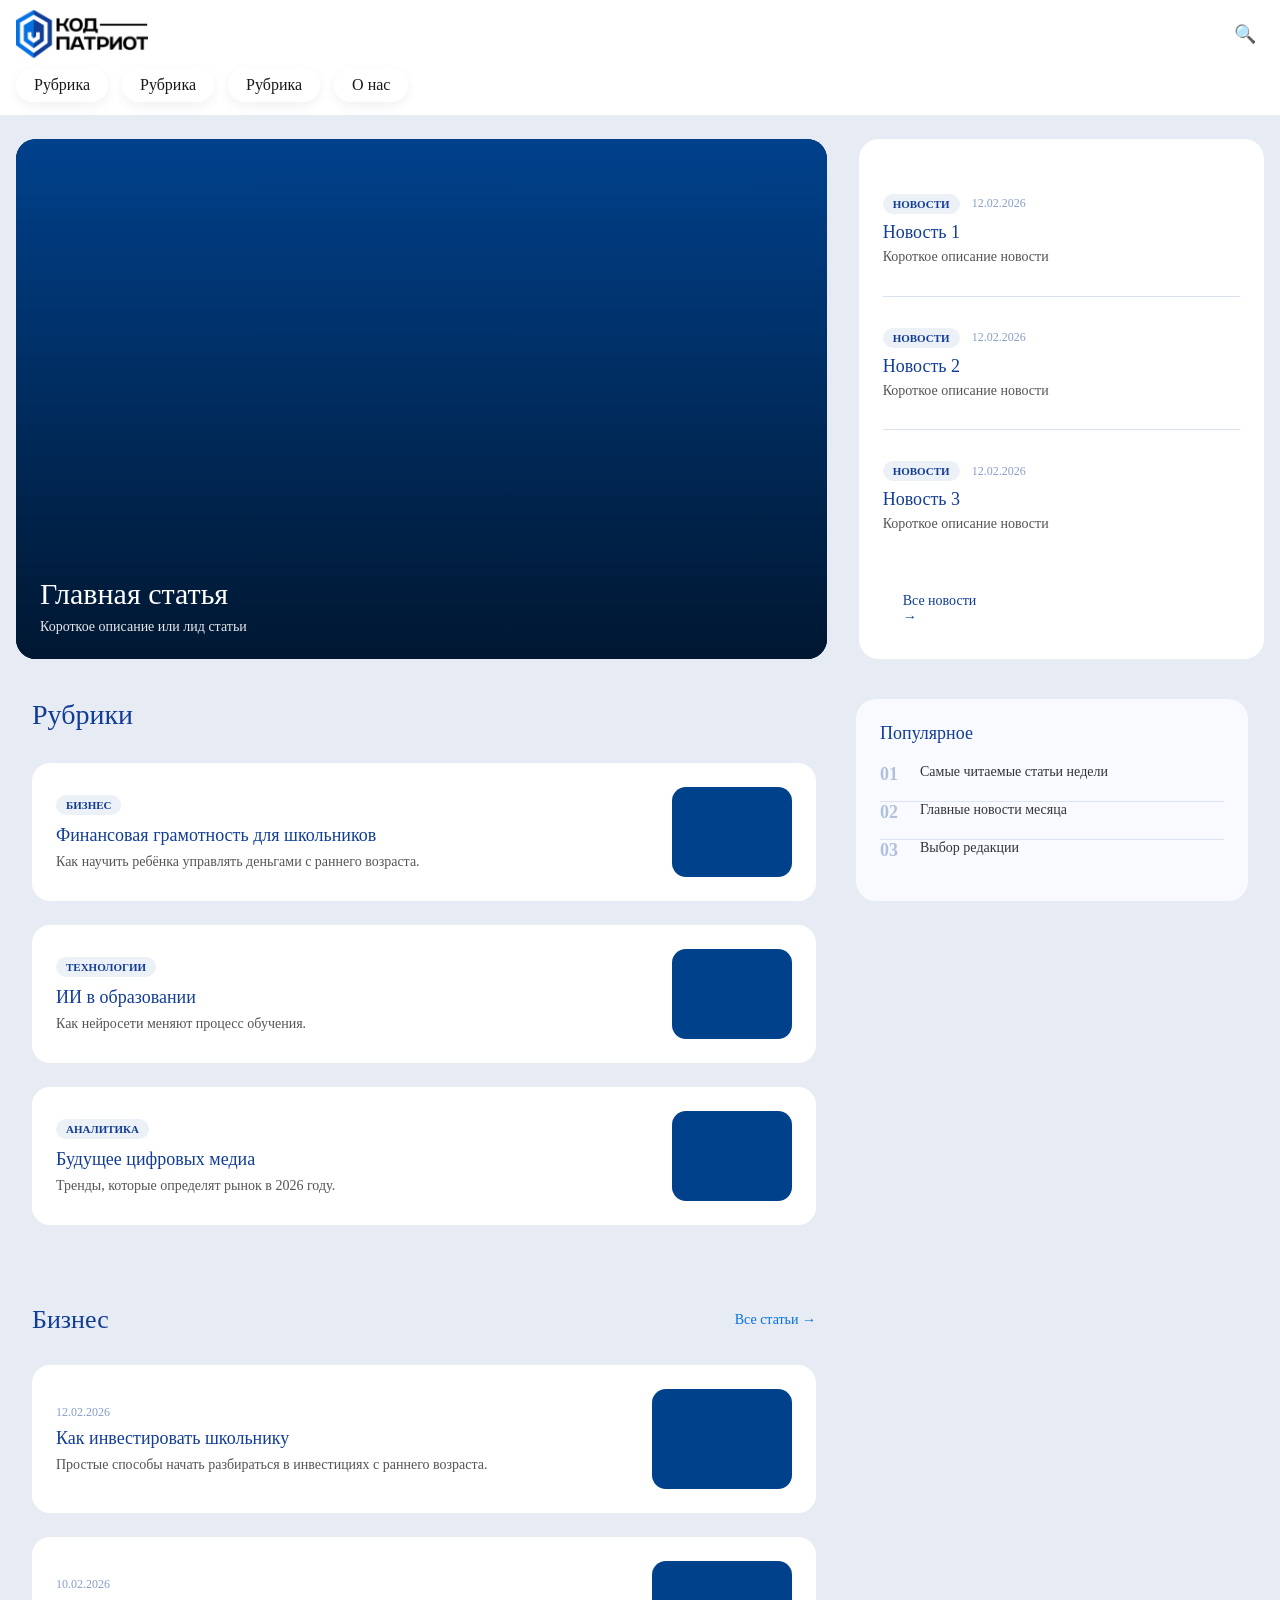
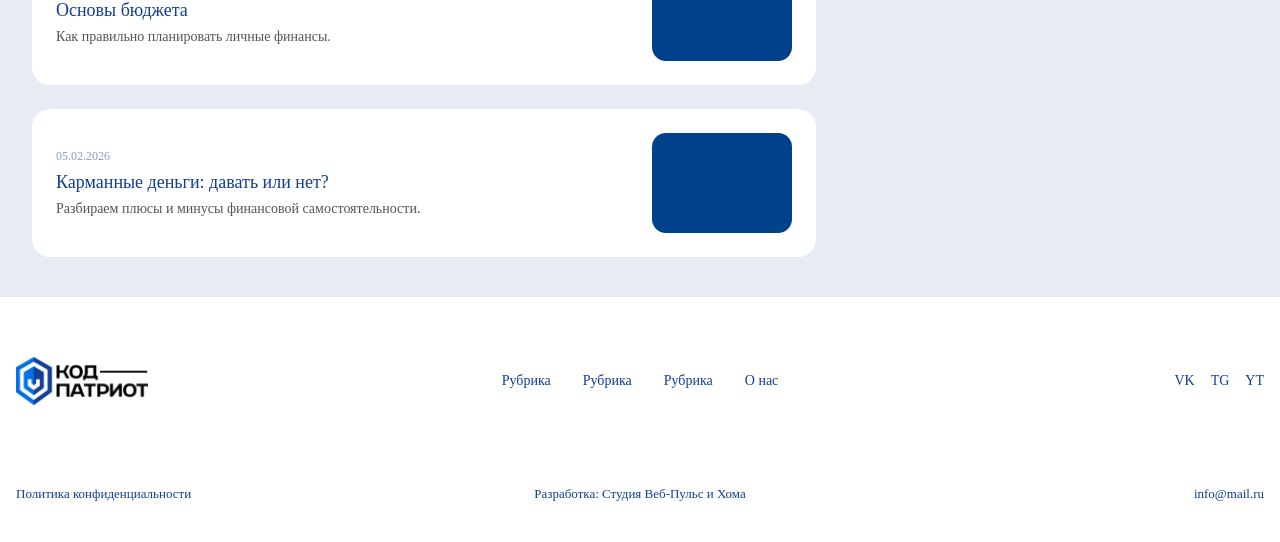
==== index.html @ 58ed359c "Add files via upload" ====
<!DOCTYPE html>
<html lang="ru">
<head>
<meta charset="UTF-8" />
<meta name="viewport" content="width=device-width, initial-scale=1.0" />
<link rel="stylesheet" href="./css/reset.css" />
<link rel="stylesheet" href="./css/style.css" />
<title>Главная</title>
</head>
<body>
<header class="header" id="header">
  <div class="container">

    <div class="header-top">
        <div class="logo">
            <img src="./img/logo.svg" alt="">
        </div>

        <div class="header-actions">
            <div class="search">
                <span class="search-btn">🔍</span>
                <input type="text" placeholder="Поиск">
            </div>

            <button class="burger" id="burger">
                <span></span>
            </button>
        </div>
    </div>
    <div class="nav-menu  header-bottom">
                    <a class="nav-chip">Рубрика</a>
                    <a class="nav-chip">Рубрика</a>
                    <a class="nav-chip">Рубрика</a>
                    <a class="nav-chip" href="./about.html">О нас</a>
    </div>


    <nav class="nav">
        <div class="nav-header">
            <img src="./img/logo.svg" alt="Лого">
        </div>

        <div class="nav-inner">
            <div class="nav-search">
                <input type="text" placeholder="Поиск по сайту">
            </div>

            <div class="nav-menu">
                <a class="nav-chip">Рубрика</a>
                <a class="nav-chip">Рубрика</a>
                <a class="nav-chip">Рубрика</a>
                <a class="nav-chip" href="./about.html">О нас</a>
            </div>
        </div>
    </nav>
</div>

  </div>
</header>
<div class="menu-overlay" id="menuOverlay"></div>

<main class="container">
    <section class="main-block">

        <!-- Главная статья -->
        <article class="article-card article-main">
            <a href="#" class="article-link">
                <div class="article-image">
                    <img src="./img/main.png" alt="">
                    <div class="article-overlay">
                        <h1>Главная статья</h1>
                        <p>Короткое описание или лид статьи</p>
                    </div>
                </div>
            </a>
        </article>

        <!-- Новости -->
        <div class="news-list">

            <article class="news-item">
                <a href="#">
                    <div class="news-meta">
                        <span class="news-category">Новости</span>
                        <span class="news-date">12.02.2026</span>
                    </div>
                    <h2>Новость 1</h2>
                    <p>Короткое описание новости</p>
                </a>
            </article>


            <article class="news-item">
                <a href="#">
                    <div class="news-meta">
                        <span class="news-category">Новости</span>
                        <span class="news-date">12.02.2026</span>
                    </div>
                    <h2>Новость 2</h2>
                    <p>Короткое описание новости</p>
                </a>
            </article>

            <article class="news-item">
                <a href="#">
                    <div class="news-meta">
                        <span class="news-category">Новости</span>
                        <span class="news-date">12.02.2026</span>
                    </div>
                    <h2>Новость 3</h2>
                    <p>Короткое описание новости</p>
                </a>
            </article>
            <a href="#" class="all-news-btn">Все новости →</a>

        </div>


    </section>

    <section class="page-content container">
        <div class="layout-grid">
             <div class="layout-main">
                <section class="categories">
                    <h2 class="section-title">Рубрики</h2>

                    <div class="categories-grid">

                        <!-- Левая колонка -->
                        <div class="categories-list">

                            <article class="category-card">
                                <div class="category-content">
                                    <span class="category-tag">Бизнес</span>
                                    <h3>Финансовая грамотность для школьников</h3>
                                    <p>Как научить ребёнка управлять деньгами с раннего возраста.</p>
                                </div>
                                <div class="category-image">
                                    <img src="./img/main.png" alt="">
                                </div>
                            </article>

                            <article class="category-card">
                                <div class="category-content">
                                    <span class="category-tag">Технологии</span>
                                    <h3>ИИ в образовании</h3>
                                    <p>Как нейросети меняют процесс обучения.</p>
                                </div>
                                <div class="category-image">
                                    <img src="./img/main.png" alt="">
                                </div>
                            </article>

                            <article class="category-card">
                                <div class="category-content">
                                    <span class="category-tag">Аналитика</span>
                                    <h3>Будущее цифровых медиа</h3>
                                    <p>Тренды, которые определят рынок в 2026 году.</p>
                                </div>
                                <div class="category-image">
                                    <img src="./img/main.png" alt="">
                                </div>
                            </article>

                        </div>

                </section>
                <section class="category-articles">

                    <div class="section-header">
                        <h2>Бизнес</h2>
                        <a href="#" class="section-link">Все статьи →</a>
                    </div>

                    <div class="articles-grid">

                        <article class="article-card-clean">
                            <div class="article-content">
                                <span class="article-date">12.02.2026</span>
                                <h3>Как инвестировать школьнику</h3>
                                <p>Простые способы начать разбираться в инвестициях с раннего возраста.</p>
                            </div>
                            <div class="article-image-clean">
                                <img src="./img/main.png" alt="">
                            </div>
                        </article>

                        <article class="article-card-clean">
                            <div class="article-content">
                                <span class="article-date">10.02.2026</span>
                                <h3>Основы бюджета</h3>
                                <p>Как правильно планировать личные финансы.</p>
                            </div>
                            <div class="article-image-clean">
                                <img src="./img/main.png" alt="">
                            </div>
                        </article>

                        <article class="article-card-clean">
                            <div class="article-content">
                                <span class="article-date">05.02.2026</span>
                                <h3>Карманные деньги: давать или нет?</h3>
                                <p>Разбираем плюсы и минусы финансовой самостоятельности.</p>
                            </div>
                            <div class="article-image-clean">
                                <img src="./img/main.png" alt="">
                            </div>
                        </article>

                    </div>

                </section>
             </div>
              <!-- Правая колонка -->
        <aside class="trending">

            <h3 class="trending-title">Популярное</h3>

            <div class="trending-list">

                <article class="trending-card">
                    <span class="trending-number">01</span>
                    <h4>Самые читаемые статьи недели</h4>
                </article>

                <article class="trending-card">
                    <span class="trending-number">02</span>
                    <h4>Главные новости месяца</h4>
                </article>

                <article class="trending-card">
                    <span class="trending-number">03</span>
                    <h4>Выбор редакции</h4>
                </article>

            </div>

        </aside>
    </div>



    </section>

</main>

<footer class="footer">
    <div class="footer-container container">

        <!-- ВЕРХНЯЯ ЧАСТЬ -->
        <div class="footer-top">

            <div class="footer-logo">
               <div class="logo">
                    <img src="./img/logo.svg" alt="">
                </div>
            </div>

            <nav class="footer-nav">
                <a href="#">Рубрика</a>
                <a href="#">Рубрика</a>
                <a href="#">Рубрика</a>
                <a href="#">О нас</a>
            </nav>

            <div class="footer-socials">
                <a href="#">VK</a>
                <a href="#">TG</a>
                <a href="#">YT</a>
            </div>

        </div>

        <!-- РАЗДЕЛИТЕЛЬ -->
        <div class="footer-divider"></div>

        <!-- НИЖНЯЯ ЧАСТЬ -->
        <div class="footer-bottom">

            <div class="footer-policy">
                <a href="#">Политика конфиденциальности</a>
            </div>

            <div class="footer-dev">
                <span>Разработка: Студия Веб-Пульс и Хома</span>
            </div>

            <div class="footer-email">
                <a href="mailto:info@mail.ru">info@mail.ru</a>
            </div>

        </div>

    </div>
</footer>

<script>
const burger = document.getElementById('burger');
const nav = document.querySelector('.nav');
const overlay = document.getElementById('overlay');

burger.addEventListener('click', () => {
  burger.classList.toggle('active');
  nav.classList.toggle('open');
  overlay.classList.toggle('active');
});

overlay.addEventListener('click', () => {
  burger.classList.remove('active');
  nav.classList.remove('open');
  overlay.classList.remove('active');
});


</script>



</body>
</html>
---- css/style.css ----
/* ================= ROOT ================= */

:root {
  --header-height: 115px;
  --blue: #113D96;
  --blue-light: #0471E3;
}

body {
  margin: 0;
  background-color: #113d9619;
}

main.container {
  padding-top: var(--header-height);
}

.container {
  max-width: 1400px;
  margin: 0 auto;
  padding: 0 16px;
}

/* ================= HEADER ================= */

.header {
  position: fixed;
  inset: 0 0 auto 0;
  height: var(--header-height);
  padding: 10px 0;
  z-index: 1000;
  transition: background .3s, box-shadow .3s, backdrop-filter .3s;
  background-color: rgb(255, 255, 255);
}

.header.scrolled {
  background: rgba(242,242,242,.9);
  backdrop-filter: blur(10px);
  box-shadow: 0 8px 24px rgba(0,0,0,.05);
}

.header-top {
  height: 100%;
  display: flex;
  align-items: center;
  justify-content: space-between;
  margin-bottom: 10px;
}

.logo img {
  height: 48px;
}

/* ================= SEARCH (DESKTOP) ================= */

.search {
  display: flex;
  align-items: center;
  gap: 8px;
}

.search-btn {
  font-size: 18px;
  cursor: pointer;
  color: var(--blue);
}

.search input {
  width: 0;
  opacity: 0;
  padding: 10px 0;
  border-radius: 999px;
  border: none;
  background: rgba(4,113,227,.08);
  transition: .3s;
}

.search.active input {
  width: 200px;
  opacity: 1;
  padding: 10px 14px;
}

/* ================= NAV DESKTOP ================= */

.nav {
  display: none;
}

.nav-menu {
  display: flex;
  gap: 14px;
  flex-wrap: wrap;
}

.nav-chip {
  padding: 8px 18px;
  border-radius: 999px;
  background: rgba(255,255,255,.7);
  box-shadow: 0 4px 12px rgba(0,0,0,.06);
  color: #191919;
  text-decoration: none;
}

/* ================= BURGER ================= */

.burger {
  display: none;
  background: none;
  border: none;
  padding: 6px;
  cursor: pointer;
  z-index: 200;
}

.burger span,
.burger span::before,
.burger span::after {
  display: block;
  width: 22px;
  height: 2px;
  background: var(--blue);
  position: relative;
  transition: .3s;
}

.burger span::before {
  content: '';
  position: absolute;
  top: -7px;
}

.burger span::after {
  content: '';
  position: absolute;
  top: 7px;
}

.burger.active span {
  background: transparent;
}

.burger.active span::before {
  top: 0;
  transform: rotate(45deg);
}

.burger.active span::after {
  top: 0;
  transform: rotate(-45deg);
}


.nav-search {
  position: relative;
  max-width: 420px;
  width: 100%;
  margin-bottom: 20px;
}

.nav-search input {
  width: 100%;
  height: 48px;

  padding: 0 18px;
  border-radius: 99px;

  border: 1px solid rgba(17, 61, 150, 0.15);
  background: #fff;

  font-size: 15px;
  color: #113D96;

  transition: all 0.25s ease;
  outline: none;

  box-shadow: 0 4px 14px rgba(17, 61, 150, 0.127);
}

.nav-search input::placeholder {
  color: rgba(17, 61, 150, 0.555);
  
}

.nav-search:focus {
  border-color: var(--blue-light);
  box-shadow: 0 0 0 4px rgba(4, 113, 227, 0.15);
}


  /* ===== MOBILE NAV PANEL ===== */
/* ================= MOBILE CLEAN ================= */

@media (max-width: 768px) {

  :root {
    --header-height: 72px;
  }

  /* HEADER */
  .header {
    z-index: 1000;
  }

  .nav-header img{
    width: 60%;
    margin-bottom: 20px;
  }

  .burger {
    display: block;
    position: relative;
    z-index: 1300;
  }

  /* OVERLAY */
  .menu-overlay {
    position: fixed;
    inset: 0;
    background: rgba(17, 61, 150, 0.25);
    backdrop-filter: blur(3px);

    opacity: 0;
    pointer-events: none;
    transition: opacity .3s ease;

    z-index: 1100;
  }

  .menu-overlay.active {
    opacity: 1;
    pointer-events: auto;
  }

  /* NAV PANEL */
  .nav {
    position: fixed;
    left: 0;
    right: 0;
    bottom: 0;

    height: 100vh;
    background: #fff;
    border-radius: 24px 24px 0 0;

    transform: translateY(100%);
    transition: transform .4s cubic-bezier(.2,.8,.2,1);
    display: block;
    z-index: 1200;
    padding: 30px 20px;
    text-align: center;
  }

  .nav.open {
    transform: translateY(0);
  }

  .header-bottom {
    display: none;
  }

  .search {
    display: none;
  }
}



.menu-overlay {
  position: fixed;
  inset: 0;
  background: rgba(17, 61, 150, 0.25);
  backdrop-filter: blur(2px);
  opacity: 0;
  pointer-events: none;
  transition: opacity .3s ease;
  z-index: 150;
}




/* ================= MAIN ================= */

main.container {
  padding-top: calc(var(--header-height) + 24px);
}

/* ===== MAIN GRID ===== */

.main-block {
  display: grid;
  grid-template-columns: 2fr 1fr;
  gap: 32px;
  align-items: stretch;
}

/* ===== ARTICLE CARD BASE ===== */

.article-card {
  position: relative;
  overflow: hidden;
  border-radius: 20px;
  background: #000;
  cursor: pointer;
}

.article-link {
  display: block;
  height: 100%;
}

/* ===== MAIN ARTICLE ===== */

.article-main {
  height: 100%;
  min-height: 520px;
}

/* ===== SMALL ARTICLES ===== */

/* ===== NEWS LIST CLEAN ===== */

.news-list {
  display: flex;
  flex-direction: column;
  justify-content: space-between;

  background: #fff;
  border-radius: 20px;
  padding: 24px;

  height: 100%;
}


.news-item {
  flex: 1;
  display: flex;
  flex-direction: column;
  justify-content: center;

  padding: 18px 0;
  border-bottom: 1px solid rgba(17, 61, 150, 0.15);
}

.news-item:last-of-type {
  border-bottom: none;
}


.news-item:last-child {
  border-bottom: none;
}

.news-item a {
  text-decoration: none;
  display: block;
}

.news-item h2 {
  font-size: 18px;
  color: var(--blue);
  margin-bottom: 6px;
  transition: .2s;
}

.news-item p {
  font-size: 14px;
  color: #555;
}

.news-item:hover h2 {
  color: var(--blue-light);
}

.news-meta {
  display: flex;
  align-items: center;
  gap: 12px;
  margin-bottom: 8px;
}

.news-category {
  font-size: 11px;
  font-weight: 600;
  text-transform: uppercase;

  padding: 4px 10px;
  border-radius: 20px;

  background: rgba(17, 61, 150, 0.08);
  color: var(--blue);
}

.news-date {
  font-size: 12px;
  color: rgba(17, 61, 150, 0.5);
}


.all-news-btn {
  margin-top: 20px;
  width: 33.5%;
  padding: 10px 20px;
  border-radius: 12px;

  background: #fff;
  color: var(--blue);
  text-decoration: none;
  font-size: 14px;

  transition: 0.25s;
}



.all-news-btn:hover {
  background: var(--blue-light);
  color: white;
}


/* ===== IMAGE ===== */

.article-image {
  position: absolute;
  inset: 0;
}

.article-image img {
  width: 100%;
  height: 100%;
  object-fit: cover;
  transform: scale(1.02);
  transition: transform .6s cubic-bezier(.2,.8,.2,1);
}

.article-link:hover img {
  transform: scale(1.12);
}

/* ===== OVERLAY ===== */

.article-overlay {
  position: absolute;
  inset: 0;
  padding: 24px;
  display: flex;
  flex-direction: column;
  justify-content: flex-end;
  background: linear-gradient(
    to top,
    rgba(0,0,0,.65),
    rgba(0,0,0,0)
  );
  color: #fff;
}

/* ===== TYPOGRAPHY ===== */

.article-main h1 {
  font-size: 30px;
  margin-bottom: 8px;
}

.article-small h2 {
  font-size: 18px;
  margin-bottom: 6px;
}

.article-overlay p {
  font-size: 14px;
  opacity: .9;
}

/* ================= ADAPTIVE ================= */

@media (max-width: 1024px) {
  .main-block {
    grid-template-columns: 1fr;
  }

  .article-main {
    min-height: 380px;
  }

  .article-small {
    min-height: 220px;
  }
}

@media (max-width: 600px) {
  .article-main {
    min-height: 300px;
  }

  .article-overlay {
    padding: 18px;
  }

  .article-main h1 {
    font-size: 22px;
  }

  .article-small h2 {
    font-size: 16px;
  }

  .all-news-btn{
    width: 50%;
    padding: 10px 0; 
  }
}



/* ================= CATEGORIES ================= */


.section-title {
  font-size: 28px;
  margin-bottom: 32px;
  color: var(--blue);
}

/* GRID */

.categories-grid {
  display: grid;
  gap: 40px;
}

/* LEFT SIDE */

.categories-list {
  display: flex;
  flex-direction: column;
  gap: 24px;
}

.category-card {
  display: flex;
  justify-content: space-between;
  align-items: center;

  background: #fff;
  border-radius: 18px;
  padding: 24px;

  transition: 0.25s ease;
}

.category-card:hover {
  box-shadow: 0 8px 24px rgba(17, 61, 150, 0.08);
  transform: translateY(-3px);
}

.category-content {
  max-width: 65%;
}

.category-tag {
  font-size: 11px;
  text-transform: uppercase;
  font-weight: 600;

  padding: 4px 10px;
  border-radius: 20px;

  background: rgba(17, 61, 150, 0.08);
  color: var(--blue);

  display: inline-block;
  margin-bottom: 10px;
}

.category-card h3 {
  font-size: 18px;
  margin-bottom: 8px;
  color: var(--blue);
}

.category-card p {
  font-size: 14px;
  color: #555;
}

.category-image {
  width: 120px;
  height: 90px;
  border-radius: 14px;
  overflow: hidden;
  flex-shrink: 0;
}

.category-image img {
  width: 100%;
  height: 100%;
  object-fit: cover;
}

/* RIGHT SIDE */

.trending {
  position: sticky;
  top: 100px; /* чтобы не прилипало к хедеру */
}

.trending-card {
  display: flex;
  align-items: flex-start;
  gap: 12px;

  padding-bottom: 16px;
  border-bottom: 1px solid rgba(17, 61, 150, 0.12);

  transition: .2s ease;
  cursor: pointer;
}

.trending-card:hover {
  transform: translateX(4px);
}

.trending-number {
  font-size: 18px;
  font-weight: 600;
  color: rgba(17, 61, 150, 0.3);
  min-width: 28px;
}

.trending-card h4 {
  font-size: 14px;
  color: #333;
}


.trending-title {
  font-size: 18px;
  margin-bottom: 20px;
  color: var(--blue);
}





.trending-card:last-child {
  border-bottom: none;
}




@media (max-width: 1024px) {
  .categories-grid {
    grid-template-columns: 1fr;
  }
}

@media (max-width: 600px) {
  .category-card {
    flex-direction: column;
    align-items: flex-start;
  }

  .category-content {
    max-width: 100%;
  }

  .category-image {
    width: 100%;
    height: 160px;
    margin-top: 16px;
  }
}



/* ================= CATEGORY ARTICLES ================= */


.section-header {
  display: flex;
  justify-content: space-between;
  align-items: center;
  margin-bottom: 30px;
}

.section-header h2 {
  font-size: 26px;
  color: var(--blue);
}

.section-link {
  text-decoration: none;
  font-size: 14px;
  color: var(--blue-light);
}

.articles-grid {
  display: flex;
  flex-direction: column;
  gap: 24px;
}

/* CARD */

.article-card-clean {
  display: flex;
  justify-content: space-between;
  align-items: center;

  background: #fff;
  border-radius: 18px;
  padding: 24px;

  transition: .25s ease;
}

.article-card-clean:hover {
  box-shadow: 0 8px 24px rgba(17, 61, 150, 0.08);
  transform: translateY(-3px);
}

.article-content {
  max-width: 70%;
}

.article-date {
  font-size: 12px;
  color: rgba(17, 61, 150, 0.5);
  display: block;
  margin-bottom: 8px;
}

.article-card-clean h3 {
  font-size: 18px;
  margin-bottom: 8px;
  color: var(--blue);
}

.article-card-clean p {
  font-size: 14px;
  color: #555;
}

.article-image-clean {
  width: 140px;
  height: 100px;
  border-radius: 14px;
  overflow: hidden;
  flex-shrink: 0;
}

.article-image-clean img {
  width: 100%;
  height: 100%;
  object-fit: cover;
}


/* ===== PAGE CONTENT ===== */

.page-content {
  margin-top: 40px;
  margin-bottom: 40px;
}

.layout-grid {
  display: grid;
  grid-template-columns: 2fr 1fr;
  gap: 40px;
  align-items: start;
}

/* LEFT COLUMN */

.layout-main {
  display: flex;
  flex-direction: column;
  gap: 80px;
}

/* RIGHT COLUMN */

.layout-sidebar {
  position: relative;
}

.trending {
  position: sticky;
  top: 180px; /* ниже header */
  background: #f8faff;
  border-radius: 20px;
  padding: 24px;
}


@media (max-width: 1024px) {
  .layout-grid {
    grid-template-columns: 1fr;
  }

  .layout-sidebar {
    order: -1; /* можно убрать если не хочешь вверх */
  }

  .trending {
    position: static;
  }
}




/* ================= FOOTER ================= */

.footer {
  background: white;
  color: var(--blue);
  padding: 60px 0 40px;
  margin-top: 0px;
}

.footer-container {
  display: flex;
  flex-direction: column;
  gap: 40px;
}

/* TOP */

.footer-top {
  display: grid;
  grid-template-columns: 1fr 2fr 1fr;
  align-items: center;
  gap: 20px;
}

.footer-logo h3 {
  margin: 0;
}

.footer-nav {
  display: flex;
  justify-content: center;
  gap: 32px;
}

.footer-nav a {
  color: var(--blue);
  text-decoration: none;
  font-size: 14px;
  transition: 0.2s ease;
}

.footer-nav a:hover {
  opacity: 0.7;
}

.footer-socials {
  display: flex;
  justify-content: flex-end;
  gap: 16px;
}

.footer-socials a {
  color: var(--blue);
  text-decoration: none;
  font-size: 14px;
}

/* DIVIDER */

.footer-divider {
  height: 1px;
  background: rgba(255, 255, 255, 0.2);
}

/* BOTTOM */

.footer-bottom {
  display: grid;
  grid-template-columns: 1fr 1fr 1fr;
  align-items: center;
  font-size: 13px;
}

.footer-policy a,
.footer-email a {
  color: var(--blue);
  text-decoration: none;
}

.footer-dev {
  text-align: center;
}

.footer-email {
  text-align: right;
}


@media (max-width: 900px) {

  .footer-top {
    grid-template-columns: 1fr;
    text-align: center;
    gap: 24px;
  }

  .footer-socials {
    justify-content: center;
  }

  .footer-bottom {
    grid-template-columns: 1fr;
    gap: 16px;
    text-align: center;
  }

  .footer-email {
    text-align: center;
  }

}
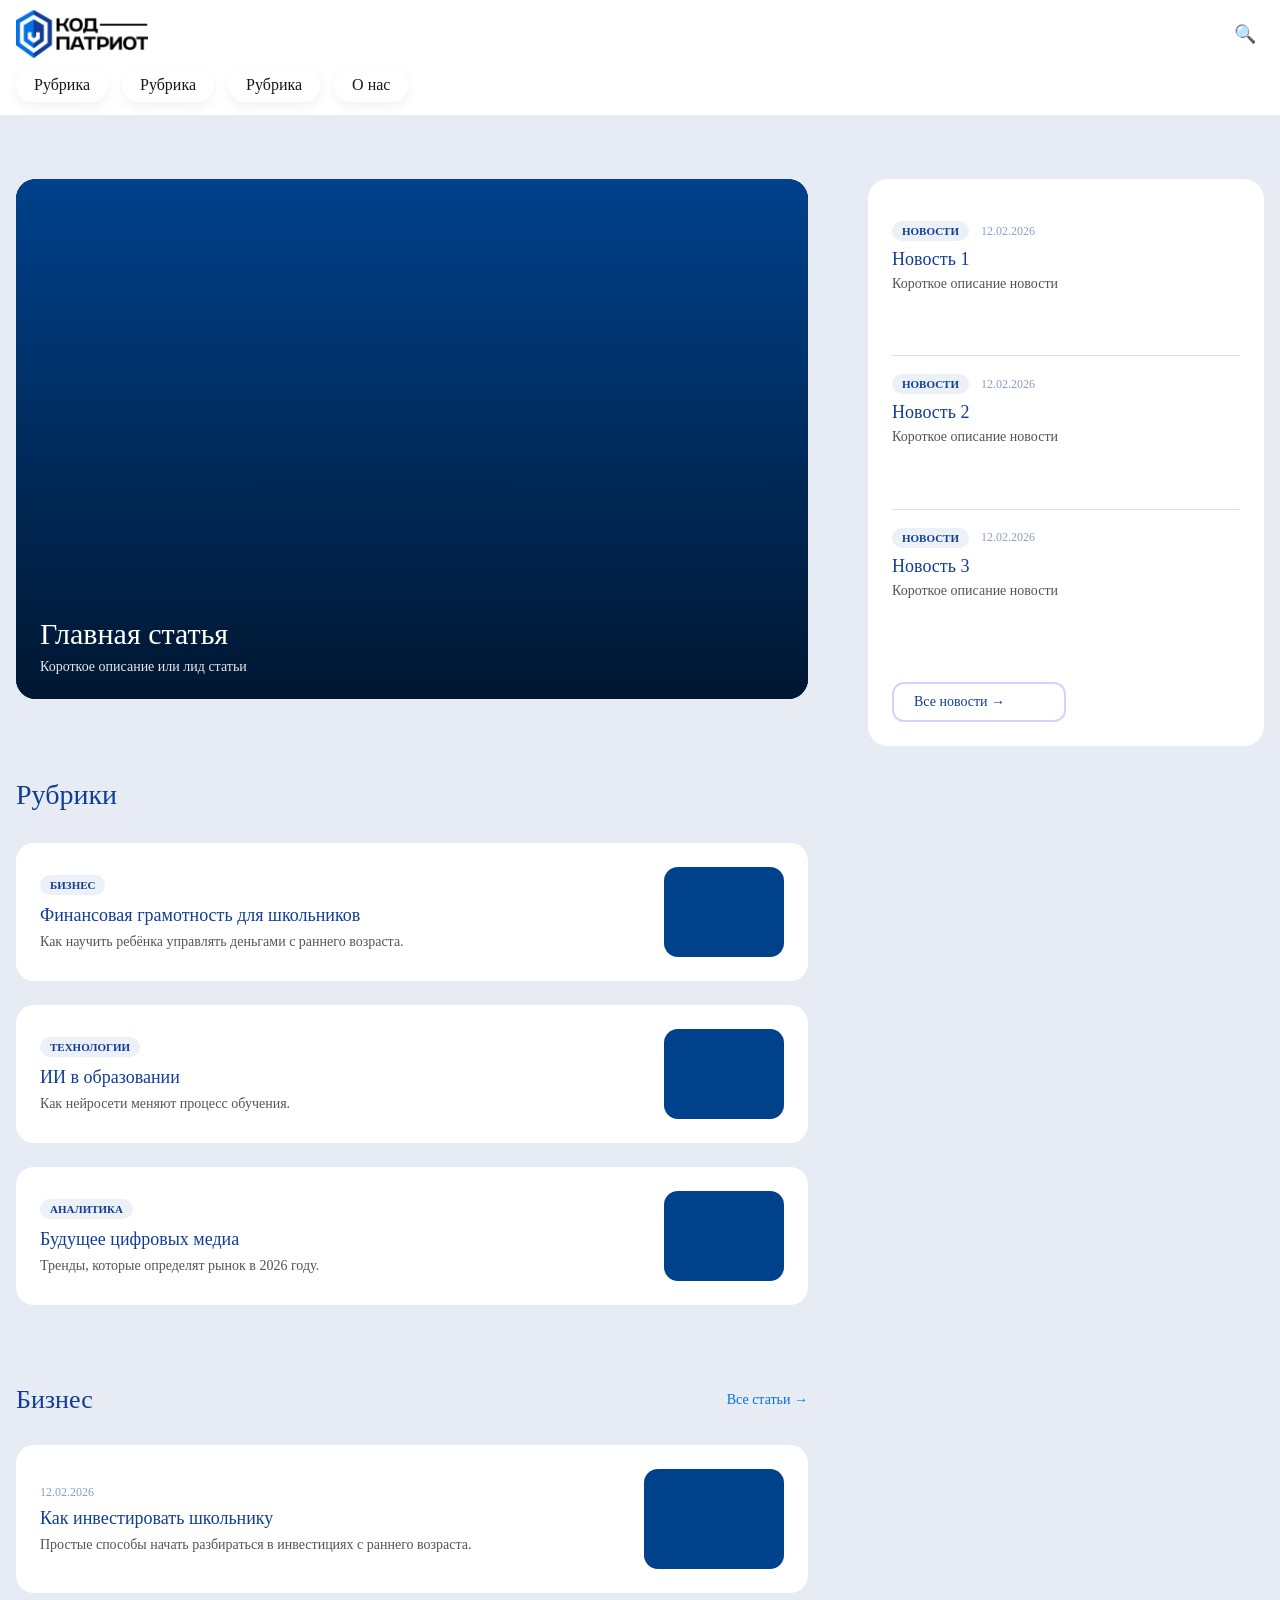
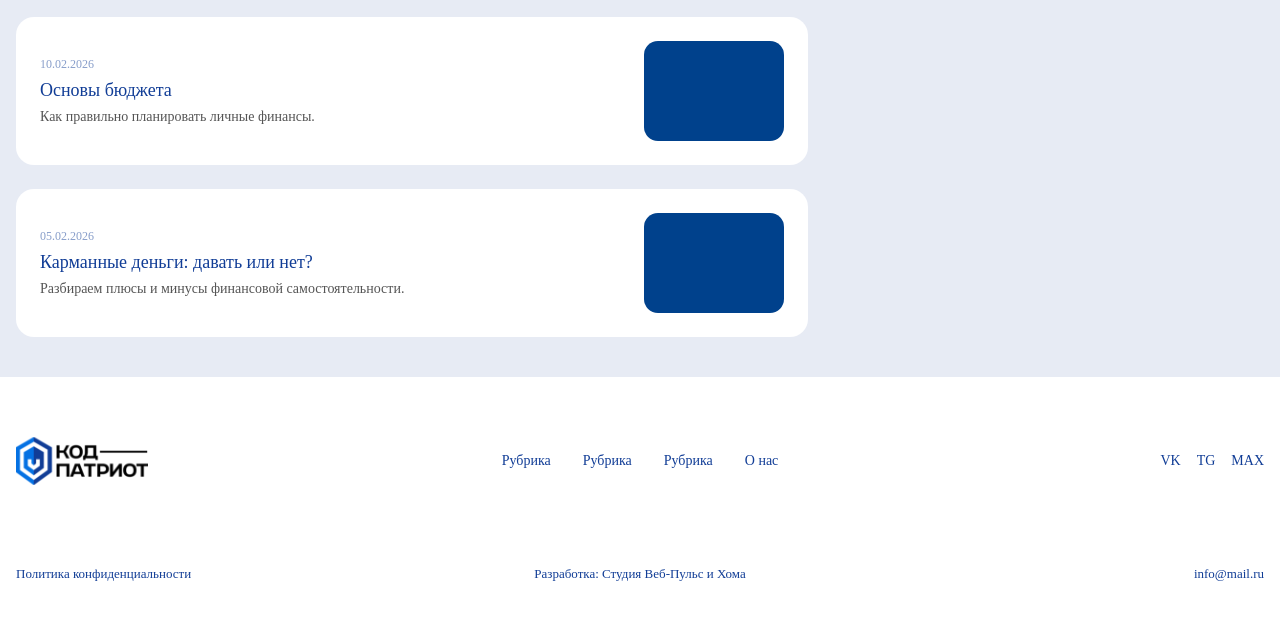
==== commit 58153c91: "Add files via upload" ====
--- a/index.html
+++ b/index.html
@@ -5,6 +5,7 @@
 <meta name="viewport" content="width=device-width, initial-scale=1.0" />
 <link rel="stylesheet" href="./css/reset.css" />
 <link rel="stylesheet" href="./css/style.css" />
+<link rel="stylesheet" href="./css/index.css" />
 <title>Главная</title>
 </head>
 <body>
@@ -28,9 +29,9 @@
         </div>
     </div>
     <div class="nav-menu  header-bottom">
-                    <a class="nav-chip">Рубрика</a>
-                    <a class="nav-chip">Рубрика</a>
-                    <a class="nav-chip">Рубрика</a>
+                    <a class="nav-chip" href="./category.html">Рубрика</a>
+                    <a class="nav-chip" href="./category.html">Рубрика</a>
+                    <a class="nav-chip" href="./category.html">Рубрика</a>
                     <a class="nav-chip" href="./about.html">О нас</a>
     </div>
 
@@ -46,9 +47,9 @@
             </div>
 
             <div class="nav-menu">
-                <a class="nav-chip">Рубрика</a>
-                <a class="nav-chip">Рубрика</a>
-                <a class="nav-chip">Рубрика</a>
+                <a class="nav-chip" href="./category.html">Рубрика</a>
+                <a class="nav-chip" href="./category.html">Рубрика</a>
+                <a class="nav-chip" href="./category.html">Рубрика</a>
                 <a class="nav-chip" href="./about.html">О нас</a>
             </div>
         </div>
@@ -60,7 +61,10 @@
 <div class="menu-overlay" id="menuOverlay"></div>
 
 <main class="container">
-    <section class="main-block">
+    <section class="page-content">
+        <div class="layout-grid">
+             <div class="layout-main">
+                <section class="main-block">
 
         <!-- Главная статья -->
         <article class="article-card article-main">
@@ -76,7 +80,101 @@
         </article>
 
         <!-- Новости -->
-        <div class="news-list">
+
+
+    </section>
+                <section class="categories">
+                    <h2 class="section-title">Рубрики</h2>
+
+                    <div class="categories-grid">
+
+                        <!-- Левая колонка -->
+                        <div class="categories-list">
+
+                            <article class="category-card">
+                                <div class="category-content">
+                                    <span class="category-tag">Бизнес</span>
+                                    <h3>Финансовая грамотность для школьников</h3>
+                                    <p>Как научить ребёнка управлять деньгами с раннего возраста.</p>
+                                </div>
+                                <div class="category-image">
+                                    <img src="./img/main.png" alt="">
+                                </div>
+                            </article>
+
+                            <article class="category-card">
+                                <div class="category-content">
+                                    <span class="category-tag">Технологии</span>
+                                    <h3>ИИ в образовании</h3>
+                                    <p>Как нейросети меняют процесс обучения.</p>
+                                </div>
+                                <div class="category-image">
+                                    <img src="./img/main.png" alt="">
+                                </div>
+                            </article>
+
+                            <article class="category-card">
+                                <div class="category-content">
+                                    <span class="category-tag">Аналитика</span>
+                                    <h3>Будущее цифровых медиа</h3>
+                                    <p>Тренды, которые определят рынок в 2026 году.</p>
+                                </div>
+                                <div class="category-image">
+                                    <img src="./img/main.png" alt="">
+                                </div>
+                            </article>
+
+                        </div>
+
+                </section>
+                <section class="category-articles">
+
+                    <div class="section-header">
+                        <h2>Бизнес</h2>
+                        <a href="#" class="section-link">Все статьи →</a>
+                    </div>
+
+                    <div class="articles-grid">
+
+                        <article class="article-card-clean">
+                            <div class="article-content">
+                                <span class="article-date">12.02.2026</span>
+                                <h3>Как инвестировать школьнику</h3>
+                                <p>Простые способы начать разбираться в инвестициях с раннего возраста.</p>
+                            </div>
+                            <div class="article-image-clean">
+                                <img src="./img/main.png" alt="">
+                            </div>
+                        </article>
+
+                        <article class="article-card-clean">
+                            <div class="article-content">
+                                <span class="article-date">10.02.2026</span>
+                                <h3>Основы бюджета</h3>
+                                <p>Как правильно планировать личные финансы.</p>
+                            </div>
+                            <div class="article-image-clean">
+                                <img src="./img/main.png" alt="">
+                            </div>
+                        </article>
+
+                        <article class="article-card-clean">
+                            <div class="article-content">
+                                <span class="article-date">05.02.2026</span>
+                                <h3>Карманные деньги: давать или нет?</h3>
+                                <p>Разбираем плюсы и минусы финансовой самостоятельности.</p>
+                            </div>
+                            <div class="article-image-clean">
+                                <img src="./img/main.png" alt="">
+                            </div>
+                        </article>
+
+                    </div>
+
+                </section>
+             </div>
+              <!-- Правая колонка -->
+             <div class="news-list">
 
             <article class="news-item">
                 <a href="#">
@@ -114,128 +212,6 @@
             <a href="#" class="all-news-btn">Все новости →</a>
 
         </div>
-
-
-    </section>
-
-    <section class="page-content container">
-        <div class="layout-grid">
-             <div class="layout-main">
-                <section class="categories">
-                    <h2 class="section-title">Рубрики</h2>
-
-                    <div class="categories-grid">
-
-                        <!-- Левая колонка -->
-                        <div class="categories-list">
-
-                            <article class="category-card">
-                                <div class="category-content">
-                                    <span class="category-tag">Бизнес</span>
-                                    <h3>Финансовая грамотность для школьников</h3>
-                                    <p>Как научить ребёнка управлять деньгами с раннего возраста.</p>
-                                </div>
-                                <div class="category-image">
-                                    <img src="./img/main.png" alt="">
-                                </div>
-                            </article>
-
-                            <article class="category-card">
-                                <div class="category-content">
-                                    <span class="category-tag">Технологии</span>
-                                    <h3>ИИ в образовании</h3>
-                                    <p>Как нейросети меняют процесс обучения.</p>
-                                </div>
-                                <div class="category-image">
-                                    <img src="./img/main.png" alt="">
-                                </div>
-                            </article>
-
-                            <article class="category-card">
-                                <div class="category-content">
-                                    <span class="category-tag">Аналитика</span>
-                                    <h3>Будущее цифровых медиа</h3>
-                                    <p>Тренды, которые определят рынок в 2026 году.</p>
-                                </div>
-                                <div class="category-image">
-                                    <img src="./img/main.png" alt="">
-                                </div>
-                            </article>
-
-                        </div>
-
-                </section>
-                <section class="category-articles">
-
-                    <div class="section-header">
-                        <h2>Бизнес</h2>
-                        <a href="#" class="section-link">Все статьи →</a>
-                    </div>
-
-                    <div class="articles-grid">
-
-                        <article class="article-card-clean">
-                            <div class="article-content">
-                                <span class="article-date">12.02.2026</span>
-                                <h3>Как инвестировать школьнику</h3>
-                                <p>Простые способы начать разбираться в инвестициях с раннего возраста.</p>
-                            </div>
-                            <div class="article-image-clean">
-                                <img src="./img/main.png" alt="">
-                            </div>
-                        </article>
-
-                        <article class="article-card-clean">
-                            <div class="article-content">
-                                <span class="article-date">10.02.2026</span>
-                                <h3>Основы бюджета</h3>
-                                <p>Как правильно планировать личные финансы.</p>
-                            </div>
-                            <div class="article-image-clean">
-                                <img src="./img/main.png" alt="">
-                            </div>
-                        </article>
-
-                        <article class="article-card-clean">
-                            <div class="article-content">
-                                <span class="article-date">05.02.2026</span>
-                                <h3>Карманные деньги: давать или нет?</h3>
-                                <p>Разбираем плюсы и минусы финансовой самостоятельности.</p>
-                            </div>
-                            <div class="article-image-clean">
-                                <img src="./img/main.png" alt="">
-                            </div>
-                        </article>
-
-                    </div>
-
-                </section>
-             </div>
-              <!-- Правая колонка -->
-        <aside class="trending">
-
-            <h3 class="trending-title">Популярное</h3>
-
-            <div class="trending-list">
-
-                <article class="trending-card">
-                    <span class="trending-number">01</span>
-                    <h4>Самые читаемые статьи недели</h4>
-                </article>
-
-                <article class="trending-card">
-                    <span class="trending-number">02</span>
-                    <h4>Главные новости месяца</h4>
-                </article>
-
-                <article class="trending-card">
-                    <span class="trending-number">03</span>
-                    <h4>Выбор редакции</h4>
-                </article>
-
-            </div>
-
-        </aside>
     </div>
 
 
@@ -266,7 +242,7 @@
             <div class="footer-socials">
                 <a href="#">VK</a>
                 <a href="#">TG</a>
-                <a href="#">YT</a>
+                <a href="#">MAX</a>
             </div>
 
         </div>
@@ -294,25 +270,7 @@
     </div>
 </footer>
 
-<script>
-const burger = document.getElementById('burger');
-const nav = document.querySelector('.nav');
-const overlay = document.getElementById('overlay');
-
-burger.addEventListener('click', () => {
-  burger.classList.toggle('active');
-  nav.classList.toggle('open');
-  overlay.classList.toggle('active');
-});
-
-overlay.addEventListener('click', () => {
-  burger.classList.remove('active');
-  nav.classList.remove('open');
-  overlay.classList.remove('active');
-});
-
-
-</script>
+<script src="./js/script.js"></script>
 
 
 
--- a/css/style.css
+++ b/css/style.css
@@ -280,539 +280,6 @@
 
 
 
-/* ================= MAIN ================= */
-
-main.container {
-  padding-top: calc(var(--header-height) + 24px);
-}
-
-/* ===== MAIN GRID ===== */
-
-.main-block {
-  display: grid;
-  grid-template-columns: 2fr 1fr;
-  gap: 32px;
-  align-items: stretch;
-}
-
-/* ===== ARTICLE CARD BASE ===== */
-
-.article-card {
-  position: relative;
-  overflow: hidden;
-  border-radius: 20px;
-  background: #000;
-  cursor: pointer;
-}
-
-.article-link {
-  display: block;
-  height: 100%;
-}
-
-/* ===== MAIN ARTICLE ===== */
-
-.article-main {
-  height: 100%;
-  min-height: 520px;
-}
-
-/* ===== SMALL ARTICLES ===== */
-
-/* ===== NEWS LIST CLEAN ===== */
-
-.news-list {
-  display: flex;
-  flex-direction: column;
-  justify-content: space-between;
-
-  background: #fff;
-  border-radius: 20px;
-  padding: 24px;
-
-  height: 100%;
-}
-
-
-.news-item {
-  flex: 1;
-  display: flex;
-  flex-direction: column;
-  justify-content: center;
-
-  padding: 18px 0;
-  border-bottom: 1px solid rgba(17, 61, 150, 0.15);
-}
-
-.news-item:last-of-type {
-  border-bottom: none;
-}
-
-
-.news-item:last-child {
-  border-bottom: none;
-}
-
-.news-item a {
-  text-decoration: none;
-  display: block;
-}
-
-.news-item h2 {
-  font-size: 18px;
-  color: var(--blue);
-  margin-bottom: 6px;
-  transition: .2s;
-}
-
-.news-item p {
-  font-size: 14px;
-  color: #555;
-}
-
-.news-item:hover h2 {
-  color: var(--blue-light);
-}
-
-.news-meta {
-  display: flex;
-  align-items: center;
-  gap: 12px;
-  margin-bottom: 8px;
-}
-
-.news-category {
-  font-size: 11px;
-  font-weight: 600;
-  text-transform: uppercase;
-
-  padding: 4px 10px;
-  border-radius: 20px;
-
-  background: rgba(17, 61, 150, 0.08);
-  color: var(--blue);
-}
-
-.news-date {
-  font-size: 12px;
-  color: rgba(17, 61, 150, 0.5);
-}
-
-
-.all-news-btn {
-  margin-top: 20px;
-  width: 33.5%;
-  padding: 10px 20px;
-  border-radius: 12px;
-
-  background: #fff;
-  color: var(--blue);
-  text-decoration: none;
-  font-size: 14px;
-
-  transition: 0.25s;
-}
-
-
-
-.all-news-btn:hover {
-  background: var(--blue-light);
-  color: white;
-}
-
-
-/* ===== IMAGE ===== */
-
-.article-image {
-  position: absolute;
-  inset: 0;
-}
-
-.article-image img {
-  width: 100%;
-  height: 100%;
-  object-fit: cover;
-  transform: scale(1.02);
-  transition: transform .6s cubic-bezier(.2,.8,.2,1);
-}
-
-.article-link:hover img {
-  transform: scale(1.12);
-}
-
-/* ===== OVERLAY ===== */
-
-.article-overlay {
-  position: absolute;
-  inset: 0;
-  padding: 24px;
-  display: flex;
-  flex-direction: column;
-  justify-content: flex-end;
-  background: linear-gradient(
-    to top,
-    rgba(0,0,0,.65),
-    rgba(0,0,0,0)
-  );
-  color: #fff;
-}
-
-/* ===== TYPOGRAPHY ===== */
-
-.article-main h1 {
-  font-size: 30px;
-  margin-bottom: 8px;
-}
-
-.article-small h2 {
-  font-size: 18px;
-  margin-bottom: 6px;
-}
-
-.article-overlay p {
-  font-size: 14px;
-  opacity: .9;
-}
-
-/* ================= ADAPTIVE ================= */
-
-@media (max-width: 1024px) {
-  .main-block {
-    grid-template-columns: 1fr;
-  }
-
-  .article-main {
-    min-height: 380px;
-  }
-
-  .article-small {
-    min-height: 220px;
-  }
-}
-
-@media (max-width: 600px) {
-  .article-main {
-    min-height: 300px;
-  }
-
-  .article-overlay {
-    padding: 18px;
-  }
-
-  .article-main h1 {
-    font-size: 22px;
-  }
-
-  .article-small h2 {
-    font-size: 16px;
-  }
-
-  .all-news-btn{
-    width: 50%;
-    padding: 10px 0; 
-  }
-}
-
-
-
-/* ================= CATEGORIES ================= */
-
-
-.section-title {
-  font-size: 28px;
-  margin-bottom: 32px;
-  color: var(--blue);
-}
-
-/* GRID */
-
-.categories-grid {
-  display: grid;
-  gap: 40px;
-}
-
-/* LEFT SIDE */
-
-.categories-list {
-  display: flex;
-  flex-direction: column;
-  gap: 24px;
-}
-
-.category-card {
-  display: flex;
-  justify-content: space-between;
-  align-items: center;
-
-  background: #fff;
-  border-radius: 18px;
-  padding: 24px;
-
-  transition: 0.25s ease;
-}
-
-.category-card:hover {
-  box-shadow: 0 8px 24px rgba(17, 61, 150, 0.08);
-  transform: translateY(-3px);
-}
-
-.category-content {
-  max-width: 65%;
-}
-
-.category-tag {
-  font-size: 11px;
-  text-transform: uppercase;
-  font-weight: 600;
-
-  padding: 4px 10px;
-  border-radius: 20px;
-
-  background: rgba(17, 61, 150, 0.08);
-  color: var(--blue);
-
-  display: inline-block;
-  margin-bottom: 10px;
-}
-
-.category-card h3 {
-  font-size: 18px;
-  margin-bottom: 8px;
-  color: var(--blue);
-}
-
-.category-card p {
-  font-size: 14px;
-  color: #555;
-}
-
-.category-image {
-  width: 120px;
-  height: 90px;
-  border-radius: 14px;
-  overflow: hidden;
-  flex-shrink: 0;
-}
-
-.category-image img {
-  width: 100%;
-  height: 100%;
-  object-fit: cover;
-}
-
-/* RIGHT SIDE */
-
-.trending {
-  position: sticky;
-  top: 100px; /* чтобы не прилипало к хедеру */
-}
-
-.trending-card {
-  display: flex;
-  align-items: flex-start;
-  gap: 12px;
-
-  padding-bottom: 16px;
-  border-bottom: 1px solid rgba(17, 61, 150, 0.12);
-
-  transition: .2s ease;
-  cursor: pointer;
-}
-
-.trending-card:hover {
-  transform: translateX(4px);
-}
-
-.trending-number {
-  font-size: 18px;
-  font-weight: 600;
-  color: rgba(17, 61, 150, 0.3);
-  min-width: 28px;
-}
-
-.trending-card h4 {
-  font-size: 14px;
-  color: #333;
-}
-
-
-.trending-title {
-  font-size: 18px;
-  margin-bottom: 20px;
-  color: var(--blue);
-}
-
-
-
-
-
-.trending-card:last-child {
-  border-bottom: none;
-}
-
-
-
-
-@media (max-width: 1024px) {
-  .categories-grid {
-    grid-template-columns: 1fr;
-  }
-}
-
-@media (max-width: 600px) {
-  .category-card {
-    flex-direction: column;
-    align-items: flex-start;
-  }
-
-  .category-content {
-    max-width: 100%;
-  }
-
-  .category-image {
-    width: 100%;
-    height: 160px;
-    margin-top: 16px;
-  }
-}
-
-
-
-/* ================= CATEGORY ARTICLES ================= */
-
-
-.section-header {
-  display: flex;
-  justify-content: space-between;
-  align-items: center;
-  margin-bottom: 30px;
-}
-
-.section-header h2 {
-  font-size: 26px;
-  color: var(--blue);
-}
-
-.section-link {
-  text-decoration: none;
-  font-size: 14px;
-  color: var(--blue-light);
-}
-
-.articles-grid {
-  display: flex;
-  flex-direction: column;
-  gap: 24px;
-}
-
-/* CARD */
-
-.article-card-clean {
-  display: flex;
-  justify-content: space-between;
-  align-items: center;
-
-  background: #fff;
-  border-radius: 18px;
-  padding: 24px;
-
-  transition: .25s ease;
-}
-
-.article-card-clean:hover {
-  box-shadow: 0 8px 24px rgba(17, 61, 150, 0.08);
-  transform: translateY(-3px);
-}
-
-.article-content {
-  max-width: 70%;
-}
-
-.article-date {
-  font-size: 12px;
-  color: rgba(17, 61, 150, 0.5);
-  display: block;
-  margin-bottom: 8px;
-}
-
-.article-card-clean h3 {
-  font-size: 18px;
-  margin-bottom: 8px;
-  color: var(--blue);
-}
-
-.article-card-clean p {
-  font-size: 14px;
-  color: #555;
-}
-
-.article-image-clean {
-  width: 140px;
-  height: 100px;
-  border-radius: 14px;
-  overflow: hidden;
-  flex-shrink: 0;
-}
-
-.article-image-clean img {
-  width: 100%;
-  height: 100%;
-  object-fit: cover;
-}
-
-
-/* ===== PAGE CONTENT ===== */
-
-.page-content {
-  margin-top: 40px;
-  margin-bottom: 40px;
-}
-
-.layout-grid {
-  display: grid;
-  grid-template-columns: 2fr 1fr;
-  gap: 40px;
-  align-items: start;
-}
-
-/* LEFT COLUMN */
-
-.layout-main {
-  display: flex;
-  flex-direction: column;
-  gap: 80px;
-}
-
-/* RIGHT COLUMN */
-
-.layout-sidebar {
-  position: relative;
-}
-
-.trending {
-  position: sticky;
-  top: 180px; /* ниже header */
-  background: #f8faff;
-  border-radius: 20px;
-  padding: 24px;
-}
-
-
-@media (max-width: 1024px) {
-  .layout-grid {
-    grid-template-columns: 1fr;
-  }
-
-  .layout-sidebar {
-    order: -1; /* можно убрать если не хочешь вверх */
-  }
-
-  .trending {
-    position: static;
-  }
-}
-
-
 
 
 /* ================= FOOTER ================= */
--- a/css/index.css
+++ b/css/index.css
@@ -0,0 +1,523 @@
+
+:root {
+  --header-height: 115px;
+  --blue: #113D96;
+  --blue-light: #0471E3;
+}
+/* ================= MAIN ================= */
+
+main.container {
+  padding-top: calc(var(--header-height) + 24px);
+}
+
+/* ===== MAIN GRID ===== */
+
+.main-block {
+  display: grid;
+  gap: 32px;
+  align-items: stretch;
+}
+
+/* ===== ARTICLE CARD BASE ===== */
+
+.article-card {
+  position: relative;
+  overflow: hidden;
+  border-radius: 20px;
+  background: #000;
+  cursor: pointer;
+}
+
+.article-link {
+  display: block;
+  height: 100%;
+}
+
+/* ===== MAIN ARTICLE ===== */
+
+.article-main {
+  height: 100%;
+  min-height: 520px;
+}
+
+/* ===== SMALL ARTICLES ===== */
+
+/* ===== NEWS LIST CLEAN ===== */
+
+.news-list {
+  display: flex;
+  flex-direction: column;
+  justify-content: space-between;
+
+  background: #fff;
+  border-radius: 20px;
+  padding: 24px;
+
+  height: 63vh;
+}
+
+
+.news-item {
+  flex: 1;
+  padding: 18px 0;
+  border-bottom: 1px solid rgba(17, 61, 150, 0.15);
+}
+
+.news-item:last-of-type {
+  border-bottom: none;
+}
+
+
+.news-item:last-child {
+  border-bottom: none;
+}
+
+.news-item a {
+  text-decoration: none;
+  display: block;
+}
+
+.news-item h2 {
+  font-size: 18px;
+  color: var(--blue);
+  margin-bottom: 6px;
+  transition: .2s;
+}
+
+.news-item p {
+  font-size: 14px;
+  color: #555;
+}
+
+.news-item:hover h2 {
+  color: var(--blue-light);
+}
+
+.news-meta {
+  display: flex;
+  align-items: center;
+  gap: 12px;
+  margin-bottom: 8px;
+}
+
+.news-category {
+  font-size: 11px;
+  font-weight: 600;
+  text-transform: uppercase;
+
+  padding: 4px 10px;
+  border-radius: 20px;
+
+  background: rgba(17, 61, 150, 0.08);
+  color: var(--blue);
+}
+
+.news-date {
+  font-size: 12px;
+  color: rgba(17, 61, 150, 0.5);
+}
+
+
+.all-news-btn {
+  margin-top: 20px;
+  width: 50%;
+  padding: 10px 20px;
+  border-radius: 12px;
+  color: var(--blue);
+  text-decoration: none;
+  font-size: 14px;
+  border: 2px solid rgba(117, 138, 255, 0.364);
+  transition: 0.25s;
+}
+
+
+
+.all-news-btn:hover {
+  background: var(--blue-light);
+  box-shadow: 0 4px 12px rgba(0, 0, 0, 0.06);
+  color: white;
+}
+
+
+/* ===== IMAGE ===== */
+
+.article-image {
+  position: absolute;
+  inset: 0;
+}
+
+.article-image img {
+  width: 100%;
+  height: 100%;
+  object-fit: cover;
+  transform: scale(1.02);
+  transition: transform .6s cubic-bezier(.2,.8,.2,1);
+}
+
+.article-link:hover img {
+  transform: scale(1.12);
+}
+
+/* ===== OVERLAY ===== */
+
+.article-overlay {
+  position: absolute;
+  inset: 0;
+  padding: 24px;
+  display: flex;
+  flex-direction: column;
+  justify-content: flex-end;
+  background: linear-gradient(
+    to top,
+    rgba(0,0,0,.65),
+    rgba(0,0,0,0)
+  );
+  color: #fff;
+}
+
+/* ===== TYPOGRAPHY ===== */
+
+.article-main h1 {
+  font-size: 30px;
+  margin-bottom: 8px;
+}
+
+.article-small h2 {
+  font-size: 18px;
+  margin-bottom: 6px;
+}
+
+.article-overlay p {
+  font-size: 14px;
+  opacity: .9;
+}
+
+/* ================= ADAPTIVE ================= */
+
+@media (max-width: 1024px) {
+  .main-block {
+    grid-template-columns: 1fr;
+  }
+
+  .article-main {
+    min-height: 380px;
+  }
+
+  .article-small {
+    min-height: 220px;
+  }
+}
+
+@media (max-width: 600px) {
+  .article-main {
+    min-height: 300px;
+  }
+
+  .article-overlay {
+    padding: 18px;
+  }
+
+  .article-main h1 {
+    font-size: 22px;
+  }
+
+  .article-small h2 {
+    font-size: 16px;
+  }
+
+  .all-news-btn{
+    width: 50%; 
+  }
+}
+
+
+
+/* ================= CATEGORIES ================= */
+
+
+.section-title {
+  font-size: 28px;
+  margin-bottom: 32px;
+  color: var(--blue);
+}
+
+/* GRID */
+
+.categories-grid {
+  display: grid;
+  gap: 40px;
+}
+
+/* LEFT SIDE */
+
+.categories-list {
+  display: flex;
+  flex-direction: column;
+  gap: 24px;
+}
+
+.category-card {
+  display: flex;
+  justify-content: space-between;
+  align-items: center;
+
+  background: #fff;
+  border-radius: 18px;
+  padding: 24px;
+
+  transition: 0.25s ease;
+}
+
+.category-card:hover {
+  box-shadow: 0 8px 24px rgba(17, 61, 150, 0.08);
+  transform: translateY(-3px);
+}
+
+.category-content {
+  max-width: 65%;
+}
+
+.category-tag {
+  font-size: 11px;
+  text-transform: uppercase;
+  font-weight: 600;
+
+  padding: 4px 10px;
+  border-radius: 20px;
+
+  background: rgba(17, 61, 150, 0.08);
+  color: var(--blue);
+
+  display: inline-block;
+  margin-bottom: 10px;
+}
+
+.category-card h3 {
+  font-size: 18px;
+  margin-bottom: 8px;
+  color: var(--blue);
+}
+
+.category-card p {
+  font-size: 14px;
+  color: #555;
+}
+
+.category-image {
+  width: 120px;
+  height: 90px;
+  border-radius: 14px;
+  overflow: hidden;
+  flex-shrink: 0;
+}
+
+.category-image img {
+  width: 100%;
+  height: 100%;
+  object-fit: cover;
+}
+
+/* RIGHT SIDE */
+
+.trending {
+  position: sticky;
+  top: 100px; /* чтобы не прилипало к хедеру */
+}
+
+.trending-card {
+  display: flex;
+  align-items: flex-start;
+  gap: 12px;
+
+  padding-bottom: 16px;
+  border-bottom: 1px solid rgba(17, 61, 150, 0.12);
+
+  transition: .2s ease;
+  cursor: pointer;
+}
+
+.trending-card:hover {
+  transform: translateX(4px);
+}
+
+.trending-number {
+  font-size: 18px;
+  font-weight: 600;
+  color: rgba(17, 61, 150, 0.3);
+  min-width: 28px;
+}
+
+.trending-card h4 {
+  font-size: 14px;
+  color: #333;
+}
+
+
+.trending-title {
+  font-size: 18px;
+  margin-bottom: 20px;
+  color: var(--blue);
+}
+
+
+
+
+
+.trending-card:last-child {
+  border-bottom: none;
+}
+
+
+
+
+@media (max-width: 1024px) {
+  .categories-grid {
+    grid-template-columns: 1fr;
+  }
+}
+
+@media (max-width: 600px) {
+  .category-card {
+    flex-direction: column;
+    align-items: flex-start;
+  }
+
+  .category-content {
+    max-width: 100%;
+  }
+
+  .category-image {
+    width: 100%;
+    height: 160px;
+    margin-top: 16px;
+  }
+}
+
+
+
+/* ================= CATEGORY ARTICLES ================= */
+
+
+.section-header {
+  display: flex;
+  justify-content: space-between;
+  align-items: center;
+  margin-bottom: 30px;
+}
+
+.section-header h2 {
+  font-size: 26px;
+  color: var(--blue);
+}
+
+.section-link {
+  text-decoration: none;
+  font-size: 14px;
+  color: var(--blue-light);
+}
+
+.articles-grid {
+  display: flex;
+  flex-direction: column;
+  gap: 24px;
+}
+
+/* CARD */
+
+.article-card-clean {
+  display: flex;
+  justify-content: space-between;
+  align-items: center;
+
+  background: #fff;
+  border-radius: 18px;
+  padding: 24px;
+
+  transition: .25s ease;
+}
+
+.article-card-clean:hover {
+  box-shadow: 0 8px 24px rgba(17, 61, 150, 0.08);
+  transform: translateY(-3px);
+}
+
+.article-content {
+  max-width: 70%;
+}
+
+.article-date {
+  font-size: 12px;
+  color: rgba(17, 61, 150, 0.5);
+  display: block;
+  margin-bottom: 8px;
+}
+
+.article-card-clean h3 {
+  font-size: 18px;
+  margin-bottom: 8px;
+  color: var(--blue);
+}
+
+.article-card-clean p {
+  font-size: 14px;
+  color: #555;
+}
+
+.article-image-clean {
+  width: 140px;
+  height: 100px;
+  border-radius: 14px;
+  overflow: hidden;
+  flex-shrink: 0;
+}
+
+.article-image-clean img {
+  width: 100%;
+  height: 100%;
+  object-fit: cover;
+}
+
+
+/* ===== PAGE CONTENT ===== */
+
+.page-content {
+  margin-top: 40px;
+  margin-bottom: 40px;
+}
+
+.layout-grid {
+  display: grid;
+  grid-template-columns: 2fr 1fr;
+  gap: 60px;
+  align-items: start;
+}
+
+.layout-main {
+  display: flex;
+  flex-direction: column;
+  gap: 80px;
+}
+
+
+
+.news-list {
+  position: sticky;
+  top: calc(var(--header-height) + 40px);
+}
+
+
+/* RIGHT COLUMN */
+
+.layout-sidebar {
+  position: relative;
+}
+
+@media (max-width: 1024px) {
+  .layout-grid {
+    grid-template-columns: 1fr;
+  }
+
+  .layout-sidebar {
+    order: -1; /* можно убрать если не хочешь вверх */
+  }
+}
